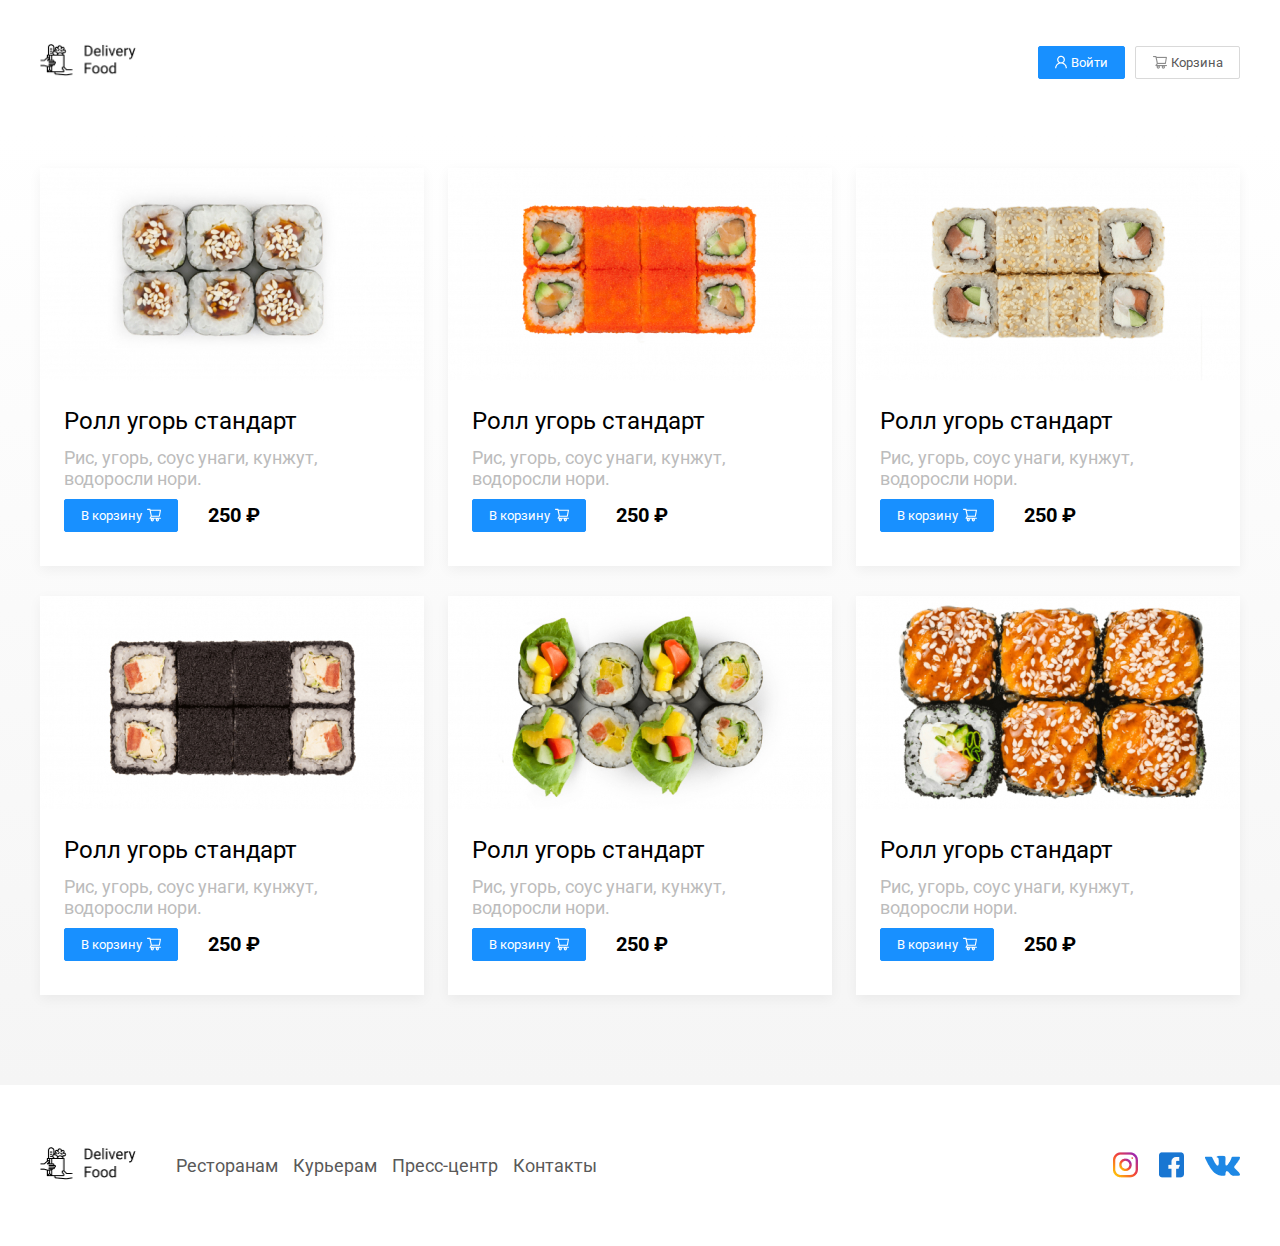
==== goods.html @ b2ecb471 "45 modal" ====
<!DOCTYPE html>
<html lang="ru">
<head>
    <meta charset="UTF-8">
    <meta name="viewport" content="width=device-width, initial-scale=1.0">
    <link rel="preconnect" href="https://fonts.googleapis.com">
    <link rel="preconnect" href="https://fonts.gstatic.com" crossorigin>
    <link href="https://fonts.googleapis.com/css2?family=Roboto:ital,wght@0,100;0,300;0,400;0,500;0,700;0,900;1,100;1,300;1,400;1,500;1,700;1,900&display=swap"
          rel="stylesheet">
    <link rel="stylesheet" href="style.css">
    <title>Delivery Food</title>
</head>
<body>
<div class="page-wrapper">
    <header class="header">
        <div class="container">
            <div class="header-box">
                <div class="header-logo logo">
                    <img src="./images/logo.png" alt="logo">
                </div>
                <div class="header-controls">
                    <button class="btn primary">
                        <img src="./images/items/user.png" alt="user">
                        Войти
                    </button>
                    <button class="btn outline">
                        <img src="./images/items/cart.png" alt="cart">
                        Корзина
                    </button>
                </div>
            </div>
        </div>
    </header>

    <main class="main">
        <section class="products">
            <div class="container">
                <div class="products-wrapper">
                    <div class="products-card">
                        <div class="products-card___image">
                            <img src="./images/goods/good1.jpg" alt="img1">
                        </div>
                        <div class="products-card__description">
                            <div class="products-card__description-row">
                                <h5 class="products-card__description--name">Ролл угорь стандарт</h5>
                            </div>
                            <div class="products-card__description-row">
                                <p class="products-card__description--text">Рис, угорь, соус унаги, кунжут, водоросли нори.</p>
                            </div>
                            <div class="products-card__description-row">
                                <div class="products-card__description-controls">
                                    <button class="btn primary">
                                       В корзину
                                        <img src="./images/items/cart-min.svg" alt="cart-min">
                                    </button>
                                    <span class="products-card__description-controls--price">250 ₽</span>
                                </div>
                            </div>
                        </div>
                    </div>
                    <div class="products-card">
                        <div class="products-card___image">
                            <img src="./images/goods/good2.jpg" alt="img1">
                        </div>
                        <div class="products-card__description">
                            <div class="products-card__description-row">
                                <h5 class="products-card__description--name">Ролл угорь стандарт</h5>
                            </div>
                            <div class="products-card__description-row">
                                <p class="products-card__description--text">Рис, угорь, соус унаги, кунжут, водоросли нори.</p>
                            </div>
                            <div class="products-card__description-row">
                                <div class="products-card__description-controls">
                                    <button class="btn primary">
                                        В корзину
                                        <img src="./images/items/cart-min.svg" alt="cart-min">
                                    </button>
                                    <span class="products-card__description-controls--price">250 ₽</span>
                                </div>
                            </div>
                        </div>
                    </div>
                    <div class="products-card">
                        <div class="products-card___image">
                            <img src="./images/goods/good3.jpg" alt="img1">
                        </div>
                        <div class="products-card__description">
                            <div class="products-card__description-row">
                                <h5 class="products-card__description--name">Ролл угорь стандарт</h5>
                            </div>
                            <div class="products-card__description-row">
                                <p class="products-card__description--text">Рис, угорь, соус унаги, кунжут, водоросли нори.</p>
                            </div>
                            <div class="products-card__description-row">
                                <div class="products-card__description-controls">
                                    <button class="btn primary">
                                        В корзину
                                        <img src="./images/items/cart-min.svg" alt="cart-min">
                                    </button>
                                    <span class="products-card__description-controls--price">250 ₽</span>
                                </div>
                            </div>
                        </div>
                    </div>
                    <div class="products-card">
                        <div class="products-card___image">
                            <img src="./images/goods/good4.jpg" alt="img1">
                        </div>
                        <div class="products-card__description">
                            <div class="products-card__description-row">
                                <h5 class="products-card__description--name">Ролл угорь стандарт</h5>
                            </div>
                            <div class="products-card__description-row">
                                <p class="products-card__description--text">Рис, угорь, соус унаги, кунжут, водоросли нори.</p>
                            </div>
                            <div class="products-card__description-row">
                                <div class="products-card__description-controls">
                                    <button class="btn primary">
                                        В корзину
                                        <img src="./images/items/cart-min.svg" alt="cart-min">
                                    </button>
                                    <span class="products-card__description-controls--price">250 ₽</span>
                                </div>
                            </div>
                        </div>
                    </div>
                    <div class="products-card">
                        <div class="products-card___image">
                            <img src="./images/goods/good5.jpg" alt="img1">
                        </div>
                        <div class="products-card__description">
                            <div class="products-card__description-row">
                                <h5 class="products-card__description--name">Ролл угорь стандарт</h5>
                            </div>
                            <div class="products-card__description-row">
                                <p class="products-card__description--text">Рис, угорь, соус унаги, кунжут, водоросли нори.</p>
                            </div>
                            <div class="products-card__description-row">
                                <div class="products-card__description-controls">
                                    <button class="btn primary">
                                        В корзину
                                        <img src="./images/items/cart-min.svg" alt="cart-min">
                                    </button>
                                    <span class="products-card__description-controls--price">250 ₽</span>
                                </div>
                            </div>
                        </div>
                    </div>
                    <div class="products-card">
                        <div class="products-card___image">
                            <img src="./images/goods/good6.jpg" alt="img1">
                        </div>
                        <div class="products-card__description">
                            <div class="products-card__description-row">
                                <h5 class="products-card__description--name">Ролл угорь стандарт</h5>
                            </div>
                            <div class="products-card__description-row">
                                <p class="products-card__description--text">Рис, угорь, соус унаги, кунжут, водоросли нори.</p>
                            </div>
                            <div class="products-card__description-row">
                                <div class="products-card__description-controls">
                                    <button class="btn primary">
                                        В корзину
                                        <img src="./images/items/cart-min.svg" alt="cart-min">
                                    </button>
                                    <span class="products-card__description-controls--price">250 ₽</span>
                                </div>
                            </div>
                        </div>
                    </div>

                </div>
            </div>
        </section>
    </main>

    <footer class="footer">
        <div class="container">
            <div class="footer-box">
                <div class="footer-logo logo">
                    <img src="./images/logo.png" alt="logo">
                </div>
                <div class="footer-nav">
                    <ul>
                        <li>Ресторанам</li>
                        <li>Курьерам</li>
                        <li>Пресс-центр</li>
                        <li>Контакты</li>
                    </ul>
                </div>
                <div class="footer-social">
                    <img src="./images/socials/inst.png" alt="inst">
                    <img src="./images/socials/fb.png" alt="vk">
                    <img src="./images/socials/vk.png" alt="fb">
                </div>
            </div>
        </div>
    </footer>
</div>
</body>
</html>
---- style.css ----
* {
  box-sizing: border-box;
  font-family: Roboto, sans-serif;
  font-style: normal;
  line-height: normal;
}

body {
  margin: 0;
  padding: 0;
}

main {
  flex-grow: 1;
  background: linear-gradient(
    180deg,
    rgba(245, 245, 245, 0) 1.04%,
    #f5f5f5 100%
  );
}

.page-wrapper {
  display: flex;
  flex-direction: column;
  min-height: 100vh;
}

.container {
  height: 100%;
  width: 100%;
  max-width: 1230px;
  margin: 0 auto;
  padding-left: 15px;
  padding-right: 15px;
}

.btn {
  display: flex;
  padding: 8px 16px;
  align-items: center;
  gap: 4px;
  outline: none;
}

.primary {
  border-radius: 2px;
  background: #1890ff;
  border: 1px solid #1890ff;
  color: #fff;
}

.outline {
  border-radius: 2px;
  border: 1px solid #d9d9d9;
  background: #fff;
  box-shadow: 0 0 2px 0 rgba(0, 0, 0, 0);
  color: #595959;
}

.logo {
  max-width: 100px;
}

.logo img {
  width: 100%;
}

.header {
  min-height: 124px;
  display: flex;
  align-items: center;
}

.header-box {
  height: 100%;
  display: flex;
  align-items: center;
  justify-content: space-between;
}

.header-controls {
  display: flex;
  align-items: center;
  justify-content: flex-end;
  gap: 10px;
}

.footer {
  min-height: 156px;
  display: flex;
  align-items: center;
  padding: 60px 0;
}

.footer-box {
  height: 100%;
  display: flex;
  align-items: center;
  justify-content: space-between;
  gap: 36px;
  flex-wrap: wrap;
}

.footer-nav {
  flex-grow: 1;
}

.footer-nav ul {
  display: flex;
  align-items: center;
  list-style: none;
  padding: 0;
  margin: 0;
  gap: 15px;
  flex-wrap: wrap;
}

.footer-nav ul li {
  font-weight: 400;
  font-size: 18px;
  color: #595959;
}

.footer-social {
  display: flex;
  align-items: center;
  justify-content: flex-end;
  gap: 20px;
}

.banner {
  margin-bottom: 56px;
}

.banner-item {
  background-size: contain;
  padding: 68px;
  border-radius: 10px;
  background: #fff1b8 url("./images/banners/banner-image.png") no-repeat center right;
}

.banner-item--title {
  font-weight: 700;
  font-size: 39px;
  color: #302c34;
  max-width: 50%;
  margin-top: 0;
  margin-bottom: 15px;
}

.banner-item--subtitle {
  font-weight: 400;
  font-size: 24px;
  color: #302c34;
  max-width: 50%;
  margin: 0;
}

.products {
}

.products-header {
  display: flex;
  align-items: center;
  justify-content: space-between;
  flex-wrap: wrap;
  gap: 24px;
}

.products-header--title {
  font-weight: 700;
  font-size: 36px;
  color: #000;
  margin: 0;
}

.products-header--search {
  min-width: 306px;
  height: 34px;
  border-radius: 2px;
  border: 1px solid #d9d9d9;
  background: #fff;
  padding: 5px 12px;
}

.products-header--search:focus {
  outline: none;
  border: 1px solid #d9d9d9;
}

.products-header--search::placeholder {
  color: #bfbfbf;
  font-size: 16px;
  font-weight: 400;
  line-height: 24px;
}

.products-wrapper {
  margin-top: 44px;
  margin-bottom: 90px;
  display: flex;
  flex-wrap: wrap;
  column-gap: 24px;
  row-gap: 30px;
}

.products-card {
  width: calc((100% - 48px) / 3);
  box-shadow: 0 4px 12px 0 rgba(0, 0, 0, 0.05);
  background: #fff;
  overflow: hidden;
}

.products-card___image {
  width: 100%;
}

.products-card___image img {
  width: 100%;
}

.products-card__description {
  padding: 20px 24px 34px 24px;
}

.products-card__description-row {
  display: flex;
  align-items: center;
  justify-content: space-between;
}

.products-card__description-row:not(:last-child) {
  margin-bottom: 10px;
}

.products-card__description--title {
  color: #000;
  font-weight: 700;
  font-size: 24px;
  line-height: 32px;
  margin: 0;
}

.products-card__description--badge {
  color: #fff;
  font-weight: 400;
  font-size: 12px;
  line-height: 20px;
  border-radius: 2px;
  background: #262626;
  padding: 1px 8px;
}

.products-card__description-info {
  display: flex;
  align-items: center;
  justify-content: flex-start;
  flex-wrap: wrap;
  row-gap: 25px;
  column-gap: 25px;
}

.products-card__description-info--rating {
  font-weight: 700;
  font-size: 18px;
  line-height: 32px;
  color: #ffc107;
}

.products-card__description-info--price {
  color: #8c8c8c;
  font-weight: 400;
  font-size: 18px;
  line-height: 32px;
}

.products-card__description-info--group {
  color: #8c8c8c;
  font-weight: 400;
  font-size: 18px;
  line-height: 32px;
  position: relative;
}

.products-card__description-info--group::before {
  content: "";
  display: block;
  width: 5px;
  height: 5px;
  border-radius: 50%;
  background-color: #8c8c8c;
  position: absolute;
  left: -14px;
  top: 14px;
}


/*---------------------goods*/
.products-card__description--name {
  margin: 0;
  color: #000;
  font-size: 24px;
  font-weight: 400;
  line-height: 32px;
}

.products-card__description--text {
  margin: 0;
  color: #bcbcbc;
  font-size: 18px;
  font-weight: 400;
}

.products-card__description-controls {
  display: flex;
  align-items: center;
  justify-content: flex-start;
  flex-wrap: wrap;
  row-gap: 10px;
  column-gap: 30px;
}

.products-card__description-controls--price {
  color: #000;
  font-size: 20px;
  font-weight: 700;
  line-height: 32px;
}


/*---------------------media*/
@media (max-width: 991px) {
  .banner-item--title {
    max-width: 100%;
  }

  .banner-item--subtitle {
    max-width: 100%;
  }

  .products-card {
    width: calc((100% - 24px) / 2);
  }

  .banner-item {
    background-image: none;
  }
}

@media (max-width: 768px) {
  .products-card {
    width: 100%;
  }
}
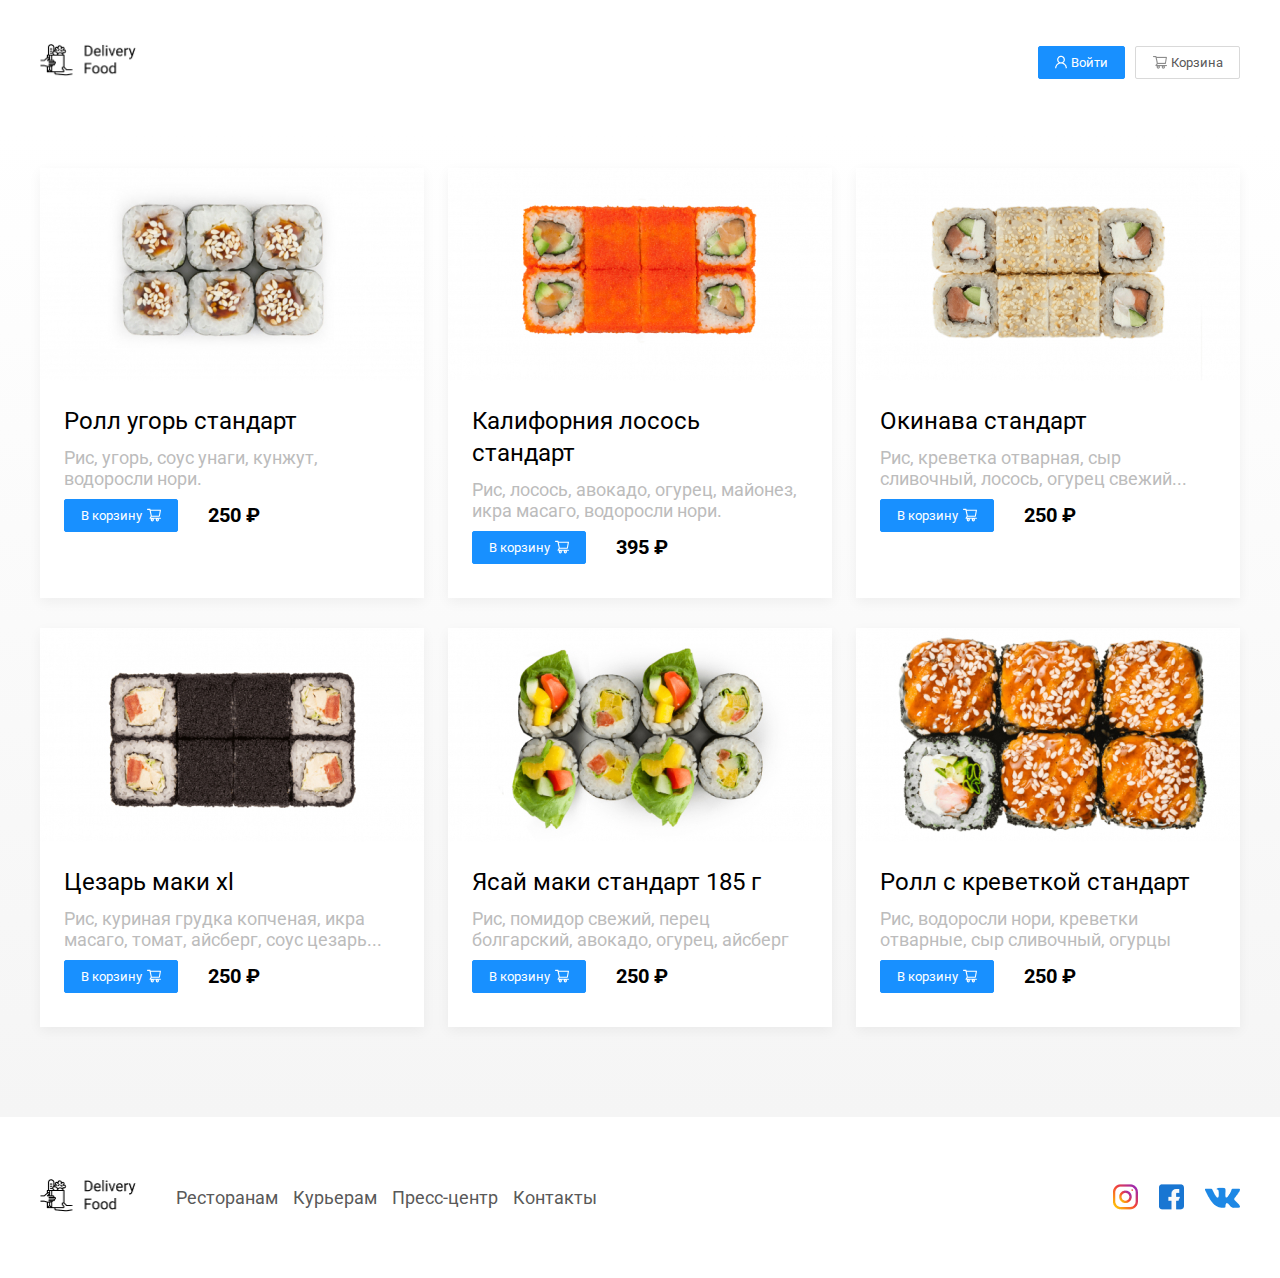
==== commit e89e8bd6: "mod d3 done" ====
--- a/goods.html
+++ b/goods.html
@@ -1,4 +1,4 @@
-<!DOCTYPE html>
+ <!DOCTYPE html>
 <html lang="ru">
 <head>
     <meta charset="UTF-8">
@@ -15,9 +15,9 @@
     <header class="header">
         <div class="container">
             <div class="header-box">
-                <div class="header-logo logo">
+                <a href="./index.html" class="header-logo logo">
                     <img src="./images/logo.png" alt="logo">
-                </div>
+                </a>
                 <div class="header-controls">
                     <button class="btn primary">
                         <img src="./images/items/user.png" alt="user">
@@ -64,18 +64,18 @@
                         </div>
                         <div class="products-card__description">
                             <div class="products-card__description-row">
-                                <h5 class="products-card__description--name">Ролл угорь стандарт</h5>
-                            </div>
-                            <div class="products-card__description-row">
-                                <p class="products-card__description--text">Рис, угорь, соус унаги, кунжут, водоросли нори.</p>
-                            </div>
-                            <div class="products-card__description-row">
-                                <div class="products-card__description-controls">
-                                    <button class="btn primary">
-                                        В корзину
-                                        <img src="./images/items/cart-min.svg" alt="cart-min">
-                                    </button>
-                                    <span class="products-card__description-controls--price">250 ₽</span>
+                                <h5 class="products-card__description--name">Калифорния лосось стандарт</h5>
+                            </div>
+                            <div class="products-card__description-row">
+                                <p class="products-card__description--text">Рис, лосось, авокадо, огурец, майонез, икра масаго, водоросли нори.</p>
+                            </div>
+                            <div class="products-card__description-row">
+                                <div class="products-card__description-controls">
+                                    <button class="btn primary">
+                                        В корзину
+                                        <img src="./images/items/cart-min.svg" alt="cart-min">
+                                    </button>
+                                    <span class="products-card__description-controls--price">395 ₽</span>
                                 </div>
                             </div>
                         </div>
@@ -86,10 +86,10 @@
                         </div>
                         <div class="products-card__description">
                             <div class="products-card__description-row">
-                                <h5 class="products-card__description--name">Ролл угорь стандарт</h5>
-                            </div>
-                            <div class="products-card__description-row">
-                                <p class="products-card__description--text">Рис, угорь, соус унаги, кунжут, водоросли нори.</p>
+                                <h5 class="products-card__description--name">Окинава стандарт</h5>
+                            </div>
+                            <div class="products-card__description-row">
+                                <p class="products-card__description--text"> Рис, креветка отварная, сыр сливочный, лосось, огурец свежий...</p>
                             </div>
                             <div class="products-card__description-row">
                                 <div class="products-card__description-controls">
@@ -108,10 +108,10 @@
                         </div>
                         <div class="products-card__description">
                             <div class="products-card__description-row">
-                                <h5 class="products-card__description--name">Ролл угорь стандарт</h5>
-                            </div>
-                            <div class="products-card__description-row">
-                                <p class="products-card__description--text">Рис, угорь, соус унаги, кунжут, водоросли нори.</p>
+                                <h5 class="products-card__description--name">Цезарь маки хl</h5>
+                            </div>
+                            <div class="products-card__description-row">
+                                <p class="products-card__description--text">Рис, куриная грудка копченая, икра масаго, томат, айсберг, соус цезарь...</p>
                             </div>
                             <div class="products-card__description-row">
                                 <div class="products-card__description-controls">
@@ -130,10 +130,10 @@
                         </div>
                         <div class="products-card__description">
                             <div class="products-card__description-row">
-                                <h5 class="products-card__description--name">Ролл угорь стандарт</h5>
-                            </div>
-                            <div class="products-card__description-row">
-                                <p class="products-card__description--text">Рис, угорь, соус унаги, кунжут, водоросли нори.</p>
+                                <h5 class="products-card__description--name">Ясай маки стандарт 185 г</h5>
+                            </div>
+                            <div class="products-card__description-row">
+                                <p class="products-card__description--text">Рис, помидор свежий, перец болгарский, авокадо, огурец, айсберг</p>
                             </div>
                             <div class="products-card__description-row">
                                 <div class="products-card__description-controls">
@@ -152,10 +152,10 @@
                         </div>
                         <div class="products-card__description">
                             <div class="products-card__description-row">
-                                <h5 class="products-card__description--name">Ролл угорь стандарт</h5>
-                            </div>
-                            <div class="products-card__description-row">
-                                <p class="products-card__description--text">Рис, угорь, соус унаги, кунжут, водоросли нори.</p>
+                                <h5 class="products-card__description--name">Ролл с креветкой стандарт</h5>
+                            </div>
+                            <div class="products-card__description-row">
+                                <p class="products-card__description--text">Рис, водоросли нори, креветки отварные, сыр сливочный, огурцы</p>
                             </div>
                             <div class="products-card__description-row">
                                 <div class="products-card__description-controls">
@@ -173,13 +173,86 @@
             </div>
         </section>
     </main>
+
+    <div class="cart-modal__overlay">
+        <div class="cart-modal">
+            <div class="cart-modal__header">
+                <h2 class="cart-modal__header--title">Корзина</h2>
+                <span class="cart-modal__header--close">
+                    <img src="./images/items/close.svg" alt="close">
+                </span>
+            </div>
+
+            <div class="cart-modal__body">
+                <div class="cart-item">
+                    <p class="cart-item__title">Ролл угорь стандарт</p>
+                    <div class="cart-item__controls">
+                        <div class="cart-item__controls--price">250 ₽</div>
+                        <button class="btn outline">-</button>
+                        <div class="cart-item__controls--count">1</div>
+                        <button class="btn outline">+</button>
+                    </div>
+                </div>
+                <div class="cart-item">
+                    <p class="cart-item__title">Ролл угорь стандарт</p>
+                    <div class="cart-item__controls">
+                        <div class="cart-item__controls--price">250 ₽</div>
+                        <button class="btn outline">-</button>
+                        <div class="cart-item__controls--count">1</div>
+                        <button class="btn outline">+</button>
+                    </div>
+                </div>
+                <div class="cart-item">
+                    <p class="cart-item__title">Ролл угорь стандарт</p>
+                    <div class="cart-item__controls">
+                        <div class="cart-item__controls--price">250 ₽</div>
+                        <button class="btn outline">-</button>
+                        <div class="cart-item__controls--count">1</div>
+                        <button class="btn outline">+</button>
+                    </div>
+                </div>
+                <div class="cart-item">
+                    <p class="cart-item__title">Ролл угорь стандарт</p>
+                    <div class="cart-item__controls">
+                        <div class="cart-item__controls--price">250 ₽</div>
+                        <button class="btn outline">-</button>
+                        <div class="cart-item__controls--count">1</div>
+                        <button class="btn outline">+</button>
+                    </div>
+                </div>
+                <div class="cart-item">
+                    <p class="cart-item__title">Ролл угорь стандарт</p>
+                    <div class="cart-item__controls">
+                        <div class="cart-item__controls--price">250 ₽</div>
+                        <button class="btn outline">-</button>
+                        <div class="cart-item__controls--count">1</div>
+                        <button class="btn outline">+</button>
+                    </div>
+                </div>
+            </div>
+
+            <div class="cart-modal__footer">
+                <div class="cart-modal__footer--price">1250 ₽</div>
+                <div class="cart-modal__footer--controls">
+                    <button class="btn primary">
+                        <img src="./images/items/user.png" alt="user">
+                        Оформить заказ
+                    </button>
+                    <button class="btn outline">
+                        <img src="./images/items/cart.png" alt="cart">
+                        Отмена
+                    </button>
+                </div>
+            </div>
+        </div>
+    </div>
 
     <footer class="footer">
         <div class="container">
             <div class="footer-box">
-                <div class="footer-logo logo">
+                <a href="./index.html" class="footer-logo logo">
                     <img src="./images/logo.png" alt="logo">
-                </div>
+                </a>
                 <div class="footer-nav">
                     <ul>
                         <li>Ресторанам</li>
--- a/style.css
+++ b/style.css
@@ -40,6 +40,7 @@
   align-items: center;
   gap: 4px;
   outline: none;
+  cursor: pointer;
 }
 
 .primary {
@@ -136,7 +137,8 @@
   background-size: contain;
   padding: 68px;
   border-radius: 10px;
-  background: #fff1b8 url("./images/banners/banner-image.png") no-repeat center right;
+  background: #fff1b8 url("./images/banners/banner-image.png") no-repeat center
+    right;
 }
 
 .banner-item--title {
@@ -209,6 +211,7 @@
   box-shadow: 0 4px 12px 0 rgba(0, 0, 0, 0.05);
   background: #fff;
   overflow: hidden;
+  text-decoration: none;
 }
 
 .products-card___image {
@@ -294,7 +297,6 @@
   top: 14px;
 }
 
-
 /*---------------------goods*/
 .products-card__description--name {
   margin: 0;
@@ -327,6 +329,115 @@
   line-height: 32px;
 }
 
+/*-----------------------modal*/
+.cart-modal__overlay {
+  display: none;
+  position: fixed;
+  top: 0;
+  right: 0;
+  bottom: 0;
+  left: 0;
+  background-color: rgba(0, 0, 0, 0.48);
+  align-items: center;
+  justify-content: center;
+}
+
+.cart-modal__overlay.open {
+  display: flex;
+}
+
+.cart-modal {
+  max-width: 780px;
+  width: 100%;
+  padding: 40px 45px;
+  background: #fff;
+}
+
+.cart-modal__header {
+  display: flex;
+  align-items: center;
+  justify-content: space-between;
+  margin-bottom: 48px;
+}
+
+.cart-modal__header--title {
+  color: #000;
+  font-size: 36px;
+  font-weight: 700;
+  margin: 0;
+}
+
+.cart-modal__header--close {
+  cursor: pointer;
+}
+
+.cart-modal__footer {
+  display: flex;
+  align-items: center;
+  justify-content: space-between;
+  flex-wrap: wrap;
+  gap: 10px;
+  margin-top: 50px;
+}
+
+.cart-modal__footer--price {
+  border-radius: 5px;
+  background: #262626;
+  color: #fafafa;
+  font-size: 20px;
+  font-weight: 700;
+  padding: 15px 20px;
+}
+
+.cart-modal__footer--controls {
+  display: flex;
+  align-items: center;
+  gap: 10px;
+}
+
+.cart-item {
+  display: flex;
+  align-items: center;
+  justify-content: space-between;
+  flex-wrap: wrap;
+  gap: 10px;
+}
+
+.cart-item:not(:last-child) {
+  padding-bottom: 10px;
+  margin-bottom: 10px;
+  border-bottom: 1px solid #d9d9d9;
+}
+
+.cart-item__title {
+  color: #000;
+  font-weight: 400;
+  font-size: 18px;
+  line-height: 32px;
+  margin: 0;
+}
+
+.cart-item__controls {
+  display: flex;
+  align-items: center;
+}
+
+.cart-item__controls--price {
+  margin-right: 47px;
+  font-weight: 700;
+  font-size: 20px;
+  line-height: 32px;
+  color: #000;
+}
+
+.cart-item__controls button {
+  border: 1px solid #40a9ff;
+  color: #40a9ff;
+}
+
+.cart-item__controls--count {
+  margin: 0 15px 0 15px;
+}
 
 /*---------------------media*/
 @media (max-width: 991px) {
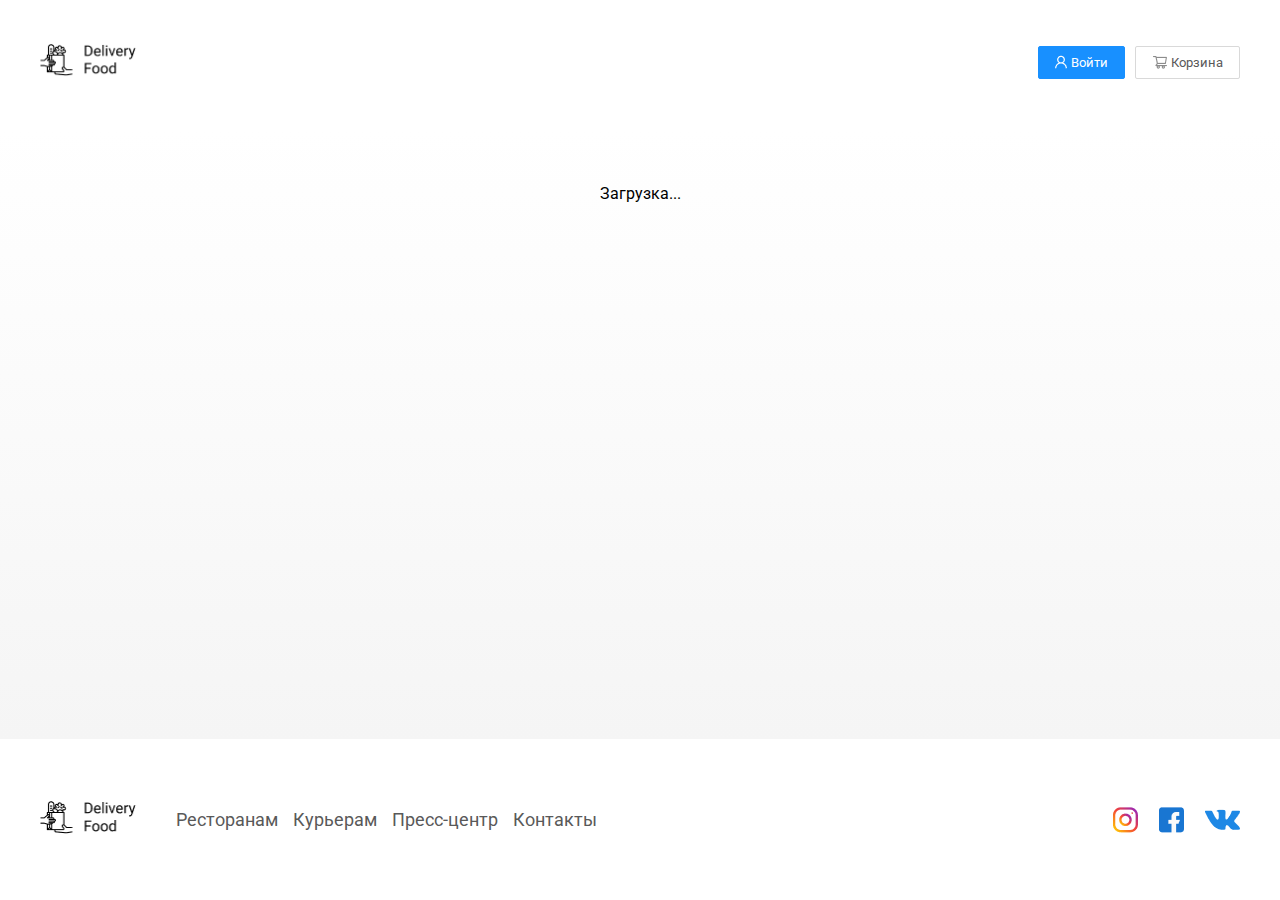
==== commit 125310d4: "rend cards" ====
--- a/goods.html
+++ b/goods.html
@@ -7,7 +7,8 @@
     <link rel="preconnect" href="https://fonts.gstatic.com" crossorigin>
     <link href="https://fonts.googleapis.com/css2?family=Roboto:ital,wght@0,100;0,300;0,400;0,500;0,700;0,900;1,100;1,300;1,400;1,500;1,700;1,900&display=swap"
           rel="stylesheet">
-    <link rel="stylesheet" href="style.css">
+    <link rel="stylesheet" href="css/style.css">
+    <script src="./script/index.js" defer></script>
     <title>Delivery Food</title>
 </head>
 <body>
@@ -23,7 +24,7 @@
                         <img src="./images/items/user.png" alt="user">
                         Войти
                     </button>
-                    <button class="btn outline">
+                    <button class="btn outline" id="cart-btn">
                         <img src="./images/items/cart.png" alt="cart">
                         Корзина
                     </button>
@@ -35,139 +36,139 @@
     <main class="main">
         <section class="products">
             <div class="container">
-                <div class="products-wrapper">
-                    <div class="products-card">
-                        <div class="products-card___image">
-                            <img src="./images/goods/good1.jpg" alt="img1">
-                        </div>
-                        <div class="products-card__description">
-                            <div class="products-card__description-row">
-                                <h5 class="products-card__description--name">Ролл угорь стандарт</h5>
-                            </div>
-                            <div class="products-card__description-row">
-                                <p class="products-card__description--text">Рис, угорь, соус унаги, кунжут, водоросли нори.</p>
-                            </div>
-                            <div class="products-card__description-row">
-                                <div class="products-card__description-controls">
-                                    <button class="btn primary">
-                                       В корзину
-                                        <img src="./images/items/cart-min.svg" alt="cart-min">
-                                    </button>
-                                    <span class="products-card__description-controls--price">250 ₽</span>
-                                </div>
-                            </div>
-                        </div>
-                    </div>
-                    <div class="products-card">
-                        <div class="products-card___image">
-                            <img src="./images/goods/good2.jpg" alt="img1">
-                        </div>
-                        <div class="products-card__description">
-                            <div class="products-card__description-row">
-                                <h5 class="products-card__description--name">Калифорния лосось стандарт</h5>
-                            </div>
-                            <div class="products-card__description-row">
-                                <p class="products-card__description--text">Рис, лосось, авокадо, огурец, майонез, икра масаго, водоросли нори.</p>
-                            </div>
-                            <div class="products-card__description-row">
-                                <div class="products-card__description-controls">
-                                    <button class="btn primary">
-                                        В корзину
-                                        <img src="./images/items/cart-min.svg" alt="cart-min">
-                                    </button>
-                                    <span class="products-card__description-controls--price">395 ₽</span>
-                                </div>
-                            </div>
-                        </div>
-                    </div>
-                    <div class="products-card">
-                        <div class="products-card___image">
-                            <img src="./images/goods/good3.jpg" alt="img1">
-                        </div>
-                        <div class="products-card__description">
-                            <div class="products-card__description-row">
-                                <h5 class="products-card__description--name">Окинава стандарт</h5>
-                            </div>
-                            <div class="products-card__description-row">
-                                <p class="products-card__description--text"> Рис, креветка отварная, сыр сливочный, лосось, огурец свежий...</p>
-                            </div>
-                            <div class="products-card__description-row">
-                                <div class="products-card__description-controls">
-                                    <button class="btn primary">
-                                        В корзину
-                                        <img src="./images/items/cart-min.svg" alt="cart-min">
-                                    </button>
-                                    <span class="products-card__description-controls--price">250 ₽</span>
-                                </div>
-                            </div>
-                        </div>
-                    </div>
-                    <div class="products-card">
-                        <div class="products-card___image">
-                            <img src="./images/goods/good4.jpg" alt="img1">
-                        </div>
-                        <div class="products-card__description">
-                            <div class="products-card__description-row">
-                                <h5 class="products-card__description--name">Цезарь маки хl</h5>
-                            </div>
-                            <div class="products-card__description-row">
-                                <p class="products-card__description--text">Рис, куриная грудка копченая, икра масаго, томат, айсберг, соус цезарь...</p>
-                            </div>
-                            <div class="products-card__description-row">
-                                <div class="products-card__description-controls">
-                                    <button class="btn primary">
-                                        В корзину
-                                        <img src="./images/items/cart-min.svg" alt="cart-min">
-                                    </button>
-                                    <span class="products-card__description-controls--price">250 ₽</span>
-                                </div>
-                            </div>
-                        </div>
-                    </div>
-                    <div class="products-card">
-                        <div class="products-card___image">
-                            <img src="./images/goods/good5.jpg" alt="img1">
-                        </div>
-                        <div class="products-card__description">
-                            <div class="products-card__description-row">
-                                <h5 class="products-card__description--name">Ясай маки стандарт 185 г</h5>
-                            </div>
-                            <div class="products-card__description-row">
-                                <p class="products-card__description--text">Рис, помидор свежий, перец болгарский, авокадо, огурец, айсберг</p>
-                            </div>
-                            <div class="products-card__description-row">
-                                <div class="products-card__description-controls">
-                                    <button class="btn primary">
-                                        В корзину
-                                        <img src="./images/items/cart-min.svg" alt="cart-min">
-                                    </button>
-                                    <span class="products-card__description-controls--price">250 ₽</span>
-                                </div>
-                            </div>
-                        </div>
-                    </div>
-                    <div class="products-card">
-                        <div class="products-card___image">
-                            <img src="./images/goods/good6.jpg" alt="img1">
-                        </div>
-                        <div class="products-card__description">
-                            <div class="products-card__description-row">
-                                <h5 class="products-card__description--name">Ролл с креветкой стандарт</h5>
-                            </div>
-                            <div class="products-card__description-row">
-                                <p class="products-card__description--text">Рис, водоросли нори, креветки отварные, сыр сливочный, огурцы</p>
-                            </div>
-                            <div class="products-card__description-row">
-                                <div class="products-card__description-controls">
-                                    <button class="btn primary">
-                                        В корзину
-                                        <img src="./images/items/cart-min.svg" alt="cart-min">
-                                    </button>
-                                    <span class="products-card__description-controls--price">250 ₽</span>
-                                </div>
-                            </div>
-                        </div>
-                    </div>
+                <div class="products-wrapper" id="goods-container">
+<!--                    <div class="products-card">-->
+<!--                        <div class="products-card___image">-->
+<!--                            <img src="./images/goods/good1.jpg" alt="img1">-->
+<!--                        </div>-->
+<!--                        <div class="products-card__description">-->
+<!--                            <div class="products-card__description-row">-->
+<!--                                <h5 class="products-card__description&#45;&#45;name">Ролл угорь стандарт</h5>-->
+<!--                            </div>-->
+<!--                            <div class="products-card__description-row">-->
+<!--                                <p class="products-card__description&#45;&#45;text">Рис, угорь, соус унаги, кунжут, водоросли нори.</p>-->
+<!--                            </div>-->
+<!--                            <div class="products-card__description-row">-->
+<!--                                <div class="products-card__description-controls">-->
+<!--                                    <button class="btn primary">-->
+<!--                                       В корзину-->
+<!--                                        <img src="./images/items/cart-min.svg" alt="cart-min">-->
+<!--                                    </button>-->
+<!--                                    <span class="products-card__description-controls&#45;&#45;price">250 ₽</span>-->
+<!--                                </div>-->
+<!--                            </div>-->
+<!--                        </div>-->
+<!--                    </div>-->
+<!--                    <div class="products-card">-->
+<!--                        <div class="products-card___image">-->
+<!--                            <img src="./images/goods/good2.jpg" alt="img1">-->
+<!--                        </div>-->
+<!--                        <div class="products-card__description">-->
+<!--                            <div class="products-card__description-row">-->
+<!--                                <h5 class="products-card__description&#45;&#45;name">Калифорния лосось стандарт</h5>-->
+<!--                            </div>-->
+<!--                            <div class="products-card__description-row">-->
+<!--                                <p class="products-card__description&#45;&#45;text">Рис, лосось, авокадо, огурец, майонез, икра масаго, водоросли нори.</p>-->
+<!--                            </div>-->
+<!--                            <div class="products-card__description-row">-->
+<!--                                <div class="products-card__description-controls">-->
+<!--                                    <button class="btn primary">-->
+<!--                                        В корзину-->
+<!--                                        <img src="./images/items/cart-min.svg" alt="cart-min">-->
+<!--                                    </button>-->
+<!--                                    <span class="products-card__description-controls&#45;&#45;price">395 ₽</span>-->
+<!--                                </div>-->
+<!--                            </div>-->
+<!--                        </div>-->
+<!--                    </div>-->
+<!--                    <div class="products-card">-->
+<!--                        <div class="products-card___image">-->
+<!--                            <img src="./images/goods/good3.jpg" alt="img1">-->
+<!--                        </div>-->
+<!--                        <div class="products-card__description">-->
+<!--                            <div class="products-card__description-row">-->
+<!--                                <h5 class="products-card__description&#45;&#45;name">Окинава стандарт</h5>-->
+<!--                            </div>-->
+<!--                            <div class="products-card__description-row">-->
+<!--                                <p class="products-card__description&#45;&#45;text"> Рис, креветка отварная, сыр сливочный, лосось, огурец свежий...</p>-->
+<!--                            </div>-->
+<!--                            <div class="products-card__description-row">-->
+<!--                                <div class="products-card__description-controls">-->
+<!--                                    <button class="btn primary">-->
+<!--                                        В корзину-->
+<!--                                        <img src="./images/items/cart-min.svg" alt="cart-min">-->
+<!--                                    </button>-->
+<!--                                    <span class="products-card__description-controls&#45;&#45;price">250 ₽</span>-->
+<!--                                </div>-->
+<!--                            </div>-->
+<!--                        </div>-->
+<!--                    </div>-->
+<!--                    <div class="products-card">-->
+<!--                        <div class="products-card___image">-->
+<!--                            <img src="./images/goods/good4.jpg" alt="img1">-->
+<!--                        </div>-->
+<!--                        <div class="products-card__description">-->
+<!--                            <div class="products-card__description-row">-->
+<!--                                <h5 class="products-card__description&#45;&#45;name">Цезарь маки хl</h5>-->
+<!--                            </div>-->
+<!--                            <div class="products-card__description-row">-->
+<!--                                <p class="products-card__description&#45;&#45;text">Рис, куриная грудка копченая, икра масаго, томат, айсберг, соус цезарь...</p>-->
+<!--                            </div>-->
+<!--                            <div class="products-card__description-row">-->
+<!--                                <div class="products-card__description-controls">-->
+<!--                                    <button class="btn primary">-->
+<!--                                        В корзину-->
+<!--                                        <img src="./images/items/cart-min.svg" alt="cart-min">-->
+<!--                                    </button>-->
+<!--                                    <span class="products-card__description-controls&#45;&#45;price">250 ₽</span>-->
+<!--                                </div>-->
+<!--                            </div>-->
+<!--                        </div>-->
+<!--                    </div>-->
+<!--                    <div class="products-card">-->
+<!--                        <div class="products-card___image">-->
+<!--                            <img src="./images/goods/good5.jpg" alt="img1">-->
+<!--                        </div>-->
+<!--                        <div class="products-card__description">-->
+<!--                            <div class="products-card__description-row">-->
+<!--                                <h5 class="products-card__description&#45;&#45;name">Ясай маки стандарт 185 г</h5>-->
+<!--                            </div>-->
+<!--                            <div class="products-card__description-row">-->
+<!--                                <p class="products-card__description&#45;&#45;text">Рис, помидор свежий, перец болгарский, авокадо, огурец, айсберг</p>-->
+<!--                            </div>-->
+<!--                            <div class="products-card__description-row">-->
+<!--                                <div class="products-card__description-controls">-->
+<!--                                    <button class="btn primary">-->
+<!--                                        В корзину-->
+<!--                                        <img src="./images/items/cart-min.svg" alt="cart-min">-->
+<!--                                    </button>-->
+<!--                                    <span class="products-card__description-controls&#45;&#45;price">250 ₽</span>-->
+<!--                                </div>-->
+<!--                            </div>-->
+<!--                        </div>-->
+<!--                    </div>-->
+<!--                    <div class="products-card">-->
+<!--                        <div class="products-card___image">-->
+<!--                            <img src="./images/goods/good6.jpg" alt="img1">-->
+<!--                        </div>-->
+<!--                        <div class="products-card__description">-->
+<!--                            <div class="products-card__description-row">-->
+<!--                                <h5 class="products-card__description&#45;&#45;name">Ролл с креветкой стандарт</h5>-->
+<!--                            </div>-->
+<!--                            <div class="products-card__description-row">-->
+<!--                                <p class="products-card__description&#45;&#45;text">Рис, водоросли нори, креветки отварные, сыр сливочный, огурцы</p>-->
+<!--                            </div>-->
+<!--                            <div class="products-card__description-row">-->
+<!--                                <div class="products-card__description-controls">-->
+<!--                                    <button class="btn primary">-->
+<!--                                        В корзину-->
+<!--                                        <img src="./images/items/cart-min.svg" alt="cart-min">-->
+<!--                                    </button>-->
+<!--                                    <span class="products-card__description-controls&#45;&#45;price">250 ₽</span>-->
+<!--                                </div>-->
+<!--                            </div>-->
+<!--                        </div>-->
+<!--                    </div>-->
 
                 </div>
             </div>
--- a/css/style.css
+++ b/css/style.css
@@ -0,0 +1,465 @@
+* {
+  box-sizing: border-box;
+  font-family: Roboto, sans-serif;
+  font-style: normal;
+  line-height: normal;
+}
+
+body {
+  margin: 0;
+  padding: 0;
+}
+
+main {
+  flex-grow: 1;
+  background: linear-gradient(
+    180deg,
+    rgba(245, 245, 245, 0) 1.04%,
+    #f5f5f5 100%
+  );
+}
+
+.page-wrapper {
+  display: flex;
+  flex-direction: column;
+  min-height: 100vh;
+}
+
+.container {
+  height: 100%;
+  width: 100%;
+  max-width: 1230px;
+  margin: 0 auto;
+  padding-left: 15px;
+  padding-right: 15px;
+}
+
+.btn {
+  display: flex;
+  padding: 8px 16px;
+  align-items: center;
+  gap: 4px;
+  outline: none;
+  cursor: pointer;
+}
+
+.primary {
+  border-radius: 2px;
+  background: #1890ff;
+  border: 1px solid #1890ff;
+  color: #fff;
+}
+
+.outline {
+  border-radius: 2px;
+  border: 1px solid #d9d9d9;
+  background: #fff;
+  box-shadow: 0 0 2px 0 rgba(0, 0, 0, 0);
+  color: #595959;
+}
+
+.logo {
+  max-width: 100px;
+}
+
+.logo img {
+  width: 100%;
+}
+
+.header {
+  min-height: 124px;
+  display: flex;
+  align-items: center;
+}
+
+.header-box {
+  height: 100%;
+  display: flex;
+  align-items: center;
+  justify-content: space-between;
+}
+
+.header-controls {
+  display: flex;
+  align-items: center;
+  justify-content: flex-end;
+  gap: 10px;
+}
+
+.footer {
+  min-height: 156px;
+  display: flex;
+  align-items: center;
+  padding: 60px 0;
+}
+
+.footer-box {
+  height: 100%;
+  display: flex;
+  align-items: center;
+  justify-content: space-between;
+  gap: 36px;
+  flex-wrap: wrap;
+}
+
+.footer-nav {
+  flex-grow: 1;
+}
+
+.footer-nav ul {
+  display: flex;
+  align-items: center;
+  list-style: none;
+  padding: 0;
+  margin: 0;
+  gap: 15px;
+  flex-wrap: wrap;
+}
+
+.footer-nav ul li {
+  font-weight: 400;
+  font-size: 18px;
+  color: #595959;
+}
+
+.footer-social {
+  display: flex;
+  align-items: center;
+  justify-content: flex-end;
+  gap: 20px;
+}
+
+.banner {
+  margin-bottom: 56px;
+}
+
+.banner-item {
+  background-size: contain;
+  padding: 68px;
+  border-radius: 10px;
+  background: #fff1b8 url("../images/banners/banner-image.png") no-repeat center
+    right;
+}
+
+.banner-item--title {
+  font-weight: 700;
+  font-size: 39px;
+  color: #302c34;
+  max-width: 50%;
+  margin-top: 0;
+  margin-bottom: 15px;
+}
+
+.banner-item--subtitle {
+  font-weight: 400;
+  font-size: 24px;
+  color: #302c34;
+  max-width: 50%;
+  margin: 0;
+}
+
+.products {
+}
+
+.products-header {
+  display: flex;
+  align-items: center;
+  justify-content: space-between;
+  flex-wrap: wrap;
+  gap: 24px;
+}
+
+.products-header--title {
+  font-weight: 700;
+  font-size: 36px;
+  color: #000;
+  margin: 0;
+}
+
+.products-header--search {
+  min-width: 306px;
+  height: 34px;
+  border-radius: 2px;
+  border: 1px solid #d9d9d9;
+  background: #fff;
+  padding: 5px 12px;
+}
+
+.products-header--search:focus {
+  outline: none;
+  border: 1px solid #d9d9d9;
+}
+
+.products-header--search::placeholder {
+  color: #bfbfbf;
+  font-size: 16px;
+  font-weight: 400;
+  line-height: 24px;
+}
+
+.products-wrapper {
+  margin-top: 44px;
+  margin-bottom: 90px;
+  display: flex;
+  flex-wrap: wrap;
+  column-gap: 24px;
+  row-gap: 30px;
+}
+
+.products-card {
+  width: calc((100% - 48px) / 3);
+  box-shadow: 0 4px 12px 0 rgba(0, 0, 0, 0.05);
+  background: #fff;
+  overflow: hidden;
+  text-decoration: none;
+}
+
+.products-card___image {
+  width: 100%;
+}
+
+.products-card___image img {
+  width: 100%;
+}
+
+.products-card__description {
+  padding: 20px 24px 34px 24px;
+}
+
+.products-card__description-row {
+  display: flex;
+  align-items: center;
+  justify-content: space-between;
+}
+
+.products-card__description-row:not(:last-child) {
+  margin-bottom: 10px;
+}
+
+.products-card__description--title {
+  color: #000;
+  font-weight: 700;
+  font-size: 24px;
+  line-height: 32px;
+  margin: 0;
+}
+
+.products-card__description--badge {
+  color: #fff;
+  font-weight: 400;
+  font-size: 12px;
+  line-height: 20px;
+  border-radius: 2px;
+  background: #262626;
+  padding: 1px 8px;
+}
+
+.products-card__description-info {
+  display: flex;
+  align-items: center;
+  justify-content: flex-start;
+  flex-wrap: wrap;
+  row-gap: 25px;
+  column-gap: 25px;
+}
+
+.products-card__description-info--rating {
+  font-weight: 700;
+  font-size: 18px;
+  line-height: 32px;
+  color: #ffc107;
+}
+
+.products-card__description-info--price {
+  color: #8c8c8c;
+  font-weight: 400;
+  font-size: 18px;
+  line-height: 32px;
+}
+
+.products-card__description-info--group {
+  color: #8c8c8c;
+  font-weight: 400;
+  font-size: 18px;
+  line-height: 32px;
+  position: relative;
+}
+
+.products-card__description-info--group::before {
+  content: "";
+  display: block;
+  width: 5px;
+  height: 5px;
+  border-radius: 50%;
+  background-color: #8c8c8c;
+  position: absolute;
+  left: -14px;
+  top: 14px;
+}
+
+/*---------------------goods*/
+.products-card__description--name {
+  margin: 0;
+  color: #000;
+  font-size: 24px;
+  font-weight: 400;
+  line-height: 32px;
+}
+
+.products-card__description--text {
+  margin: 0;
+  color: #bcbcbc;
+  font-size: 18px;
+  font-weight: 400;
+}
+
+.products-card__description-controls {
+  display: flex;
+  align-items: center;
+  justify-content: flex-start;
+  flex-wrap: wrap;
+  row-gap: 10px;
+  column-gap: 30px;
+}
+
+.products-card__description-controls--price {
+  color: #000;
+  font-size: 20px;
+  font-weight: 700;
+  line-height: 32px;
+}
+
+/*-----------------------modal*/
+.cart-modal__overlay {
+  display: none;
+  position: fixed;
+  top: 0;
+  right: 0;
+  bottom: 0;
+  left: 0;
+  background-color: rgba(0, 0, 0, 0.48);
+  align-items: center;
+  justify-content: center;
+}
+
+.cart-modal__overlay.open {
+  display: flex;
+}
+
+.cart-modal {
+  max-width: 780px;
+  width: 100%;
+  padding: 40px 45px;
+  background: #fff;
+}
+
+.cart-modal__header {
+  display: flex;
+  align-items: center;
+  justify-content: space-between;
+  margin-bottom: 48px;
+}
+
+.cart-modal__header--title {
+  color: #000;
+  font-size: 36px;
+  font-weight: 700;
+  margin: 0;
+}
+
+.cart-modal__header--close {
+  cursor: pointer;
+}
+
+.cart-modal__footer {
+  display: flex;
+  align-items: center;
+  justify-content: space-between;
+  flex-wrap: wrap;
+  gap: 10px;
+  margin-top: 50px;
+}
+
+.cart-modal__footer--price {
+  border-radius: 5px;
+  background: #262626;
+  color: #fafafa;
+  font-size: 20px;
+  font-weight: 700;
+  padding: 15px 20px;
+}
+
+.cart-modal__footer--controls {
+  display: flex;
+  align-items: center;
+  gap: 10px;
+}
+
+.cart-item {
+  display: flex;
+  align-items: center;
+  justify-content: space-between;
+  flex-wrap: wrap;
+  gap: 10px;
+}
+
+.cart-item:not(:last-child) {
+  padding-bottom: 10px;
+  margin-bottom: 10px;
+  border-bottom: 1px solid #d9d9d9;
+}
+
+.cart-item__title {
+  color: #000;
+  font-weight: 400;
+  font-size: 18px;
+  line-height: 32px;
+  margin: 0;
+}
+
+.cart-item__controls {
+  display: flex;
+  align-items: center;
+}
+
+.cart-item__controls--price {
+  margin-right: 47px;
+  font-weight: 700;
+  font-size: 20px;
+  line-height: 32px;
+  color: #000;
+}
+
+.cart-item__controls button {
+  border: 1px solid #40a9ff;
+  color: #40a9ff;
+}
+
+.cart-item__controls--count {
+  margin: 0 15px 0 15px;
+}
+
+/*---------------------media*/
+@media (max-width: 991px) {
+  .banner-item--title {
+    max-width: 100%;
+  }
+
+  .banner-item--subtitle {
+    max-width: 100%;
+  }
+
+  .products-card {
+    width: calc((100% - 24px) / 2);
+  }
+
+  .banner-item {
+    background-image: none;
+  }
+}
+
+@media (max-width: 768px) {
+  .products-card {
+    width: 100%;
+  }
+}
